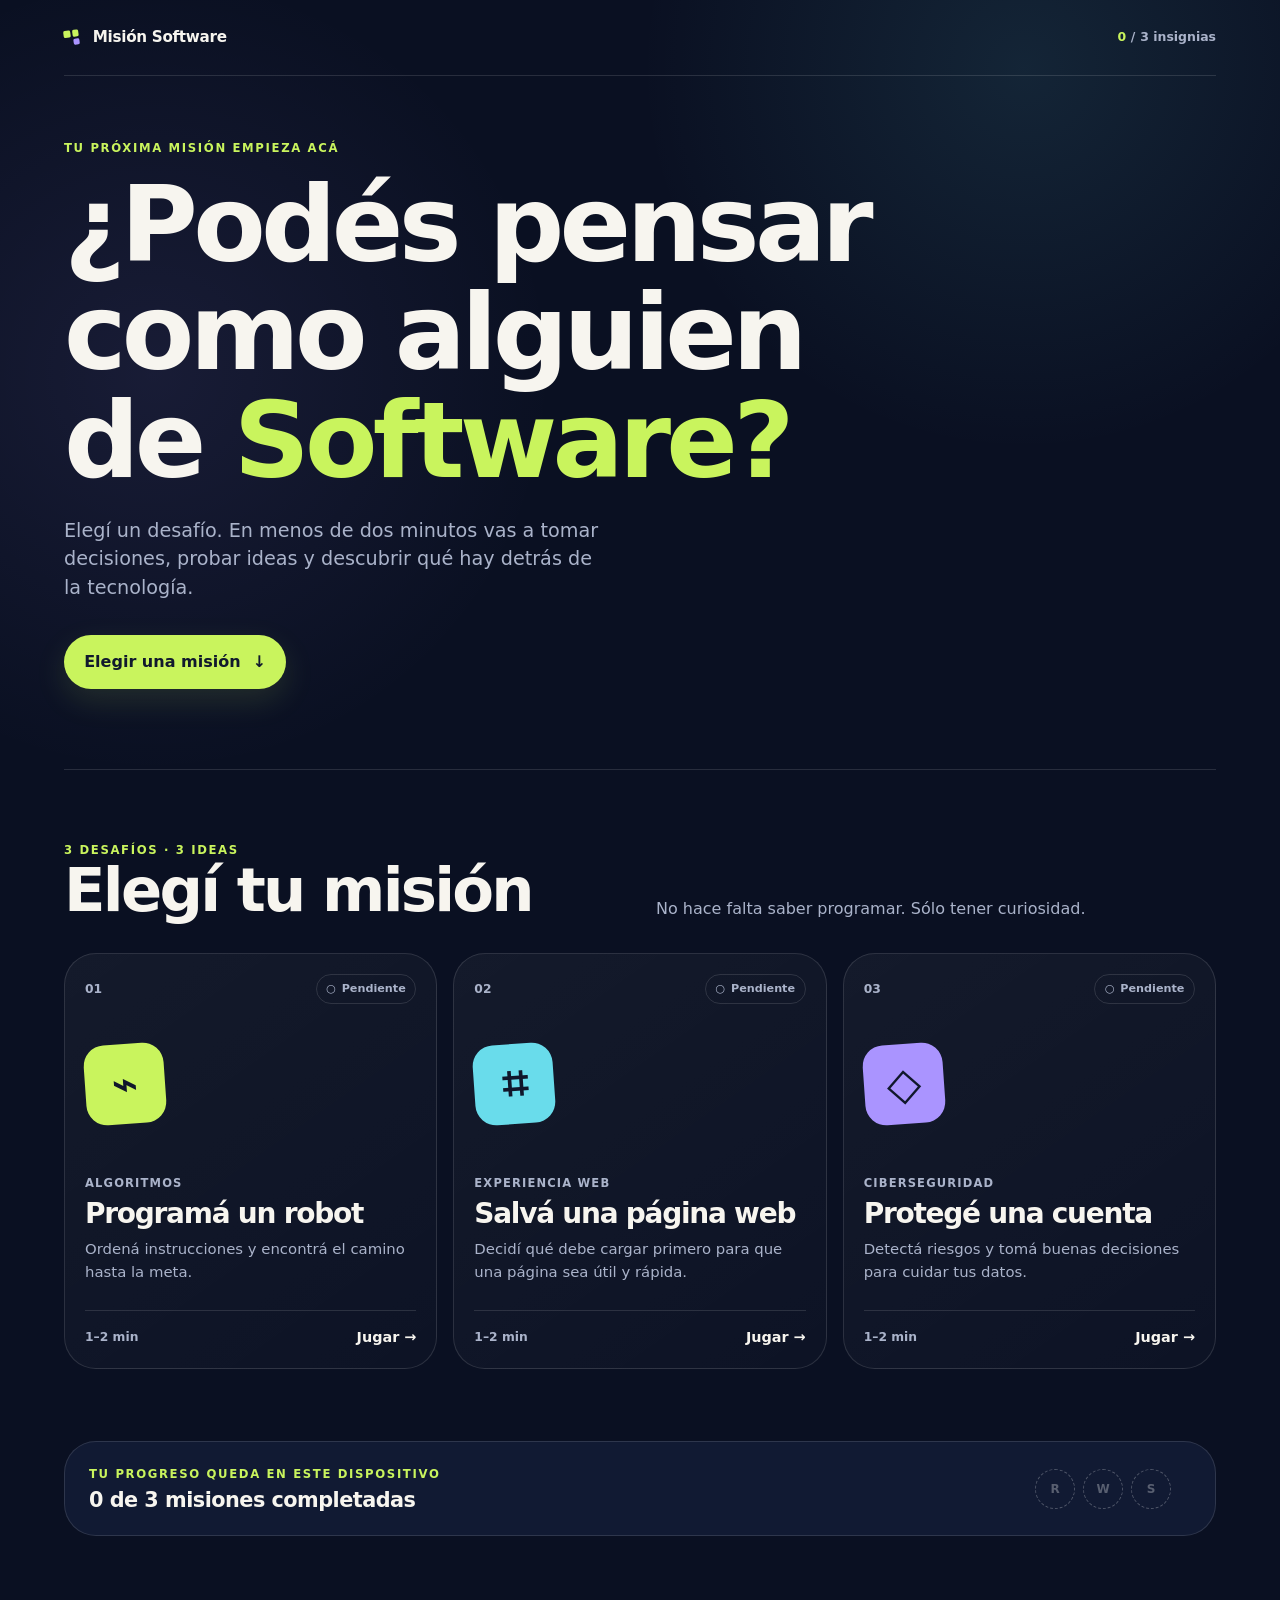
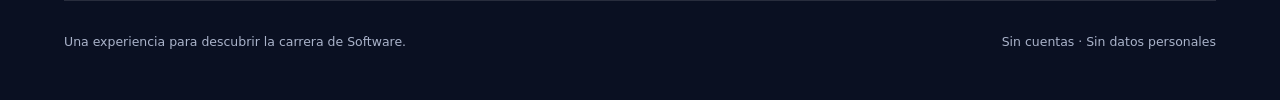
==== index.html @ 80369428 "feat: crear experiencia interactiva y despliegue en GitHub Pages Incorpora una portada y tres desafí" ====
<!doctype html>
<html lang="es">
  <head>
    <meta charset="UTF-8">
    <meta name="viewport" content="width=device-width, initial-scale=1">
    <meta name="theme-color" content="#101a35">
    <meta name="description" content="Tres misiones breves para descubrir cómo se crea, mejora y protege el software.">
    <title>Misión Software</title>
    <link rel="stylesheet" href="css/base.css">
    <link rel="stylesheet" href="css/challenges.css">
    <script src="js/shared.js" defer></script>
  </head>
  <body>
    <header class="site-header">
      <a class="brand" href="index.html" aria-label="Misión Software, inicio">
        <span class="brand__mark" aria-hidden="true"><i></i><i></i><i></i></span>
        <span>Misión Software</span>
      </a>
      <div class="badge-counter" aria-label="Progreso de misiones">
        <span data-progress-count>0</span><span aria-hidden="true">/</span><span>3 insignias</span>
      </div>
    </header>

    <main>
      <section class="hero" aria-labelledby="page-title">
        <p class="eyebrow">Tu próxima misión empieza acá</p>
        <h1 id="page-title">¿Podés pensar<br>como alguien de <em>Software?</em></h1>
        <p class="hero__lead">Elegí un desafío. En menos de dos minutos vas a tomar decisiones, probar ideas y descubrir qué hay detrás de la tecnología.</p>
        <a class="button button--primary" href="#misiones">Elegir una misión <span aria-hidden="true">↓</span></a>
      </section>

      <section class="mission-section" id="misiones" aria-labelledby="mission-title">
        <div class="section-heading">
          <div>
            <p class="eyebrow">3 desafíos · 3 ideas</p>
            <h2 id="mission-title">Elegí tu misión</h2>
          </div>
          <p>No hace falta saber programar. Sólo tener curiosidad.</p>
        </div>

        <div class="mission-grid">
          <article class="mission-card mission-card--robot" data-challenge-card="robot">
            <div class="mission-card__topline">
              <span class="mission-card__number">01</span>
              <span class="status-pill" data-badge="robot"><span aria-hidden="true">○</span> Pendiente</span>
            </div>
            <div class="mission-card__icon icon-robot" aria-hidden="true">⌁</div>
            <p class="mission-card__topic">Algoritmos</p>
            <h3>Programá un robot</h3>
            <p>Ordená instrucciones y encontrá el camino hasta la meta.</p>
            <div class="mission-card__footer">
              <span>1–2 min</span>
              <a class="card-link" href="desafio/robot/index.html" aria-label="Jugar Programá un robot">Jugar <span aria-hidden="true">→</span></a>
            </div>
          </article>

          <article class="mission-card mission-card--web" data-challenge-card="web">
            <div class="mission-card__topline">
              <span class="mission-card__number">02</span>
              <span class="status-pill" data-badge="web"><span aria-hidden="true">○</span> Pendiente</span>
            </div>
            <div class="mission-card__icon icon-web" aria-hidden="true">⌗</div>
            <p class="mission-card__topic">Experiencia web</p>
            <h3>Salvá una página web</h3>
            <p>Decidí qué debe cargar primero para que una página sea útil y rápida.</p>
            <div class="mission-card__footer">
              <span>1–2 min</span>
              <a class="card-link" href="desafio/web/index.html" aria-label="Jugar Salvá una página web">Jugar <span aria-hidden="true">→</span></a>
            </div>
          </article>

          <article class="mission-card mission-card--security" data-challenge-card="seguridad">
            <div class="mission-card__topline">
              <span class="mission-card__number">03</span>
              <span class="status-pill" data-badge="seguridad"><span aria-hidden="true">○</span> Pendiente</span>
            </div>
            <div class="mission-card__icon icon-security" aria-hidden="true">◇</div>
            <p class="mission-card__topic">Ciberseguridad</p>
            <h3>Protegé una cuenta</h3>
            <p>Detectá riesgos y tomá buenas decisiones para cuidar tus datos.</p>
            <div class="mission-card__footer">
              <span>1–2 min</span>
              <a class="card-link" href="desafio/seguridad/index.html" aria-label="Jugar Protegé una cuenta">Jugar <span aria-hidden="true">→</span></a>
            </div>
          </article>
        </div>
      </section>

      <section class="final-mission" data-mission-complete hidden aria-labelledby="final-title">
        <span class="final-mission__burst" aria-hidden="true">✦</span>
        <p class="eyebrow">Las tres insignias son tuyas</p>
        <h2 id="final-title">¡Misión completada!</h2>
        <p>Ya pensaste como alguien de Software: creaste, optimizaste y protegiste. Acercate al equipo de la carrera para descubrir qué más podés construir.</p>
      </section>

      <section class="progress-panel" aria-labelledby="progress-title">
        <div>
          <p class="eyebrow">Tu progreso queda en este dispositivo</p>
          <h2 id="progress-title"><span data-progress-count>0</span> de 3 misiones completadas</h2>
        </div>
        <div class="badge-row" aria-label="Insignias obtenidas">
          <span class="mini-badge mini-badge--robot" data-mini-badge="robot" title="Robot">R</span>
          <span class="mini-badge mini-badge--web" data-mini-badge="web" title="Web">W</span>
          <span class="mini-badge mini-badge--security" data-mini-badge="seguridad" title="Seguridad">S</span>
        </div>
        <button class="text-button" type="button" data-reset-progress hidden>Reiniciar progreso</button>
      </section>
    </main>

    <footer class="site-footer">
      <p>Una experiencia para descubrir la carrera de Software.</p>
      <p>Sin cuentas · Sin datos personales</p>
    </footer>
  </body>
</html>
---- css/base.css ----
:root {
  color-scheme: dark;
  --ink: #f7f5ef;
  --muted: #aab3ca;
  --bg: #0a1022;
  --surface: #111a33;
  --surface-strong: #172241;
  --line: rgba(255, 255, 255, 0.12);
  --lime: #c9f45d;
  --violet: #aa94ff;
  --cyan: #69dceb;
  --coral: #ff8674;
  --focus: #fff2a8;
  --radius-sm: 0.75rem;
  --radius-md: 1.25rem;
  --radius-lg: 2rem;
  --max-width: 72rem;
  font-family: Inter, ui-sans-serif, system-ui, -apple-system, BlinkMacSystemFont, "Segoe UI", sans-serif;
}

* {
  box-sizing: border-box;
}

html {
  scroll-behavior: smooth;
}

body {
  min-width: 18rem;
  margin: 0;
  color: var(--ink);
  background:
    radial-gradient(circle at 80% 4%, rgba(105, 220, 235, 0.1), transparent 24rem),
    radial-gradient(circle at 12% 22%, rgba(170, 148, 255, 0.09), transparent 25rem),
    var(--bg);
  line-height: 1.5;
}

button,
a {
  -webkit-tap-highlight-color: transparent;
}

a {
  color: inherit;
}

button,
input,
select,
textarea {
  font: inherit;
}

button {
  color: inherit;
}

:focus-visible {
  outline: 3px solid var(--focus);
  outline-offset: 4px;
}

[hidden] {
  display: none !important;
}

.site-header {
  display: flex;
  align-items: center;
  justify-content: space-between;
  width: min(100% - 2rem, var(--max-width));
  min-height: 4.75rem;
  margin-inline: auto;
  border-bottom: 1px solid var(--line);
}

.brand {
  display: inline-flex;
  gap: 0.7rem;
  align-items: center;
  color: var(--ink);
  font-size: 0.95rem;
  font-weight: 800;
  letter-spacing: -0.02em;
  text-decoration: none;
}

.brand__mark {
  display: grid;
  grid-template-columns: repeat(2, 0.42rem);
  gap: 0.12rem;
  width: 1.1rem;
  transform: rotate(-8deg);
}

.brand__mark i {
  display: block;
  aspect-ratio: 1;
  background: var(--lime);
  border-radius: 0.1rem;
}

.brand__mark i:last-child {
  grid-column: 2;
  background: var(--violet);
}

.badge-counter {
  display: flex;
  gap: 0.3rem;
  align-items: center;
  color: var(--muted);
  font-size: 0.78rem;
  font-weight: 700;
}

.badge-counter [data-progress-count] {
  color: var(--lime);
}

main,
.site-footer {
  width: min(100% - 2rem, var(--max-width));
  margin-inline: auto;
}

.hero {
  display: flex;
  min-height: min(43rem, calc(100svh - 4.75rem));
  flex-direction: column;
  align-items: flex-start;
  justify-content: center;
  padding: 4rem 0 5rem;
}

.eyebrow {
  margin: 0 0 0.85rem;
  color: var(--lime);
  font-size: 0.73rem;
  font-weight: 850;
  letter-spacing: 0.14em;
  text-transform: uppercase;
}

h1,
h2,
h3,
p {
  text-wrap: pretty;
}

h1,
h2,
h3 {
  margin-top: 0;
  line-height: 1.02;
  letter-spacing: -0.045em;
}

h1 {
  max-width: 12ch;
  margin-bottom: 1.4rem;
  font-size: clamp(2.9rem, 13vw, 6.6rem);
}

h1 em {
  color: var(--lime);
  font-style: normal;
}

h2 {
  margin-bottom: 1rem;
  font-size: clamp(2rem, 8vw, 3.8rem);
}

.hero__lead {
  max-width: 37rem;
  margin: 0 0 2rem;
  color: var(--muted);
  font-size: clamp(1rem, 4vw, 1.2rem);
}

.button {
  display: inline-flex;
  min-height: 3.35rem;
  padding: 0.85rem 1.2rem;
  gap: 0.75rem;
  align-items: center;
  justify-content: center;
  border: 1px solid transparent;
  border-radius: 999px;
  font-weight: 800;
  text-decoration: none;
  cursor: pointer;
}

.button--primary {
  color: #11192d;
  background: var(--lime);
  box-shadow: 0 0.7rem 2rem rgba(201, 244, 93, 0.12);
}

.button--secondary {
  border-color: var(--line);
  background: var(--surface-strong);
}

.button:hover {
  transform: translateY(-1px);
}

.site-footer {
  display: flex;
  flex-direction: column;
  padding: 2rem 0 3rem;
  gap: 0.25rem;
  border-top: 1px solid var(--line);
  color: var(--muted);
  font-size: 0.78rem;
}

.site-footer p {
  margin: 0;
}

.text-button {
  padding: 0.5rem;
  border: 0;
  color: var(--muted);
  background: none;
  text-decoration: underline;
  text-underline-offset: 0.25rem;
  cursor: pointer;
}

@media (min-width: 44rem) {
  .site-header,
  main,
  .site-footer {
    width: min(100% - 4rem, var(--max-width));
  }

  .site-footer {
    flex-direction: row;
    justify-content: space-between;
  }
}

@media (prefers-reduced-motion: reduce) {
  html {
    scroll-behavior: auto;
  }

  *,
  *::before,
  *::after {
    scroll-behavior: auto !important;
    transition-duration: 0.01ms !important;
    animation-duration: 0.01ms !important;
    animation-iteration-count: 1 !important;
  }
}
---- css/challenges.css ----
.mission-section {
  padding: 4.5rem 0;
  border-top: 1px solid var(--line);
}

.section-heading {
  display: grid;
  margin-bottom: 2rem;
  gap: 0.75rem 2rem;
}

.section-heading h2,
.section-heading p {
  margin-bottom: 0;
}

.section-heading > p {
  max-width: 29rem;
  margin-top: 0;
  color: var(--muted);
}

.mission-grid {
  display: grid;
  gap: 1rem;
}

.mission-card {
  display: flex;
  min-height: 26rem;
  padding: 1.25rem;
  flex-direction: column;
  border: 1px solid var(--line);
  border-radius: var(--radius-lg);
  background: linear-gradient(145deg, rgba(255, 255, 255, 0.045), rgba(255, 255, 255, 0.015));
  overflow: hidden;
}

.mission-card.is-complete {
  border-color: rgba(201, 244, 93, 0.5);
}

.mission-card__topline,
.mission-card__footer {
  display: flex;
  align-items: center;
  justify-content: space-between;
}

.mission-card__number,
.mission-card__footer {
  color: var(--muted);
  font-size: 0.77rem;
  font-weight: 700;
}

.status-pill {
  display: inline-flex;
  padding: 0.35rem 0.6rem;
  gap: 0.35rem;
  align-items: center;
  border: 1px solid var(--line);
  border-radius: 999px;
  color: var(--muted);
  font-size: 0.7rem;
  font-weight: 800;
}

.status-pill.is-earned {
  color: var(--lime);
  border-color: rgba(201, 244, 93, 0.35);
  background: rgba(201, 244, 93, 0.08);
}

.mission-card__icon {
  display: grid;
  width: 5rem;
  height: 5rem;
  margin: 2.5rem 0 auto;
  place-items: center;
  border-radius: 1.3rem;
  color: #10172b;
  font-size: 2.8rem;
  font-weight: 900;
  transform: rotate(-4deg);
}

.icon-robot {
  background: var(--lime);
}

.icon-web {
  background: var(--cyan);
}

.icon-security {
  background: var(--violet);
}

.mission-card__topic {
  margin: 1.5rem 0 0.5rem;
  color: var(--muted);
  font-size: 0.72rem;
  font-weight: 850;
  letter-spacing: 0.1em;
  text-transform: uppercase;
}

.mission-card h3 {
  margin-bottom: 0.6rem;
  font-size: 1.75rem;
}

.mission-card > p:not(.mission-card__topic) {
  min-height: 3.2rem;
  margin: 0 0 1.25rem;
  color: var(--muted);
  font-size: 0.93rem;
}

.mission-card__footer {
  padding-top: 1rem;
  border-top: 1px solid var(--line);
}

.card-link {
  color: var(--ink);
  font-size: 0.9rem;
  font-weight: 850;
  text-decoration: none;
}

.card-link:hover {
  color: var(--lime);
}

.final-mission,
.progress-panel {
  margin-bottom: 4rem;
  border-radius: var(--radius-lg);
}

.final-mission {
  padding: clamp(2rem, 7vw, 4.5rem);
  text-align: center;
  background: var(--lime);
  color: #11192d;
}

.final-mission .eyebrow {
  color: #3b4a14;
}

.final-mission h2 {
  margin-bottom: 1rem;
}

.final-mission p:last-child {
  max-width: 39rem;
  margin: auto;
}

.final-mission__burst {
  display: block;
  margin-bottom: 1rem;
  font-size: 3rem;
}

.progress-panel {
  display: grid;
  padding: 1.5rem;
  gap: 1.25rem;
  align-items: center;
  border: 1px solid var(--line);
  background: var(--surface);
}

.progress-panel .eyebrow {
  margin-bottom: 0.4rem;
}

.progress-panel h2 {
  margin: 0;
  font-size: 1.3rem;
  letter-spacing: -0.025em;
}

.badge-row {
  display: flex;
  gap: 0.5rem;
}

.mini-badge {
  display: grid;
  width: 2.5rem;
  aspect-ratio: 1;
  place-items: center;
  border: 1px dashed rgba(255, 255, 255, 0.25);
  border-radius: 50%;
  color: rgba(255, 255, 255, 0.3);
  font-size: 0.75rem;
  font-weight: 900;
}

.mini-badge.is-earned {
  border-style: solid;
  color: #10172b;
  transform: rotate(-5deg);
}

.mini-badge--robot.is-earned {
  border-color: var(--lime);
  background: var(--lime);
}

.mini-badge--web.is-earned {
  border-color: var(--cyan);
  background: var(--cyan);
}

.mini-badge--security.is-earned {
  border-color: var(--violet);
  background: var(--violet);
}

/* Challenge placeholders */
.challenge-page {
  min-height: calc(100svh - 8rem);
  padding: 3rem 0 5rem;
}

.challenge-nav {
  display: flex;
  margin-bottom: 2.5rem;
  align-items: center;
  justify-content: space-between;
}

.back-link {
  display: inline-flex;
  gap: 0.45rem;
  align-items: center;
  color: var(--muted);
  font-size: 0.85rem;
  font-weight: 700;
  text-decoration: none;
}

button.back-link {
  padding: 0;
  border: 0;
  background: none;
  cursor: pointer;
}

.challenge-layout {
  display: grid;
  gap: 2rem;
}

.challenge-intro h1 {
  max-width: 10ch;
  font-size: clamp(2.7rem, 12vw, 5.7rem);
}

.challenge-intro > p:not(.eyebrow) {
  max-width: 34rem;
  color: var(--muted);
  font-size: 1.05rem;
}

.challenge-meta {
  display: flex;
  margin-top: 1.5rem;
  padding-top: 1.25rem;
  gap: 1.5rem;
  border-top: 1px solid var(--line);
  color: var(--muted);
  font-size: 0.78rem;
  font-weight: 700;
}

.prototype-card {
  padding: clamp(1.25rem, 5vw, 2rem);
  border: 1px solid var(--line);
  border-radius: var(--radius-lg);
  background: var(--surface);
  box-shadow: 0 1.5rem 5rem rgba(0, 0, 0, 0.18);
}

.prototype-card__visual {
  display: grid;
  min-height: 14rem;
  margin-bottom: 1.5rem;
  place-items: center;
  border: 1px solid var(--line);
  border-radius: var(--radius-md);
  background-color: #0c142a;
  background-image: linear-gradient(var(--line) 1px, transparent 1px), linear-gradient(90deg, var(--line) 1px, transparent 1px);
  background-size: 2.5rem 2.5rem;
}

.prototype-card__symbol {
  display: grid;
  width: 5.5rem;
  aspect-ratio: 1;
  place-items: center;
  border-radius: 1.4rem;
  color: #10172b;
  background: var(--challenge-color, var(--lime));
  font-size: 3rem;
  font-weight: 900;
  transform: rotate(-5deg);
}

.prototype-card h2 {
  margin-bottom: 0.6rem;
  font-size: 1.55rem;
}

.prototype-card p {
  margin: 0 0 1.5rem;
  color: var(--muted);
}

.prototype-card .button {
  width: 100%;
}

.challenge-success {
  padding: clamp(1.5rem, 6vw, 2.5rem);
  border-radius: var(--radius-lg);
  color: #11192d;
  background: var(--challenge-color, var(--lime));
}

.challenge-success .eyebrow {
  color: #344113;
}

.challenge-success h2 {
  font-size: clamp(2rem, 8vw, 3.2rem);
}

.challenge-success__actions {
  display: flex;
  margin-top: 1.5rem;
  flex-wrap: wrap;
  gap: 0.75rem;
}

.challenge-success .button--primary {
  color: var(--ink);
  background: #11192d;
  box-shadow: none;
}

.challenge-success .button--secondary {
  color: #11192d;
  border-color: rgba(17, 25, 45, 0.3);
  background: transparent;
}

.challenge-robot {
  --challenge-color: var(--lime);
}

.challenge-web {
  --challenge-color: var(--cyan);
}

.challenge-security {
  --challenge-color: var(--violet);
}

/* Robot game */
.robot-game {
  padding: clamp(1rem, 4vw, 1.6rem);
  border: 1px solid var(--line);
  border-radius: var(--radius-lg);
  background: var(--surface);
  box-shadow: 0 1.5rem 5rem rgba(0, 0, 0, 0.18);
}

.robot-game__heading,
.palette-heading,
.program-heading,
.robot-game__actions {
  display: flex;
  align-items: center;
  justify-content: space-between;
}

.robot-game__level {
  margin: 0 0 0.25rem;
  color: var(--lime);
  font-size: 0.7rem;
  font-weight: 850;
  letter-spacing: 0.11em;
  text-transform: uppercase;
}

.robot-game h2 {
  margin: 0;
  font-size: clamp(1.45rem, 6vw, 2rem);
  letter-spacing: -0.035em;
}

.robot-game__hint {
  min-height: 3rem;
  margin: 0.65rem 0 1rem;
  color: var(--muted);
  font-size: 0.9rem;
}

.robot-game__heading {
  align-items: flex-start;
  gap: 0.75rem;
}

.level-dots {
  display: flex;
  flex-shrink: 0;
  gap: 0.35rem;
}

.level-dot {
  display: grid;
  width: 1.65rem;
  aspect-ratio: 1;
  place-items: center;
  border: 1px solid var(--line);
  border-radius: 50%;
  color: var(--muted);
  font-size: 0.65rem;
  font-weight: 850;
}

.level-dot.is-current {
  color: #11192d;
  border-color: var(--lime);
  background: var(--lime);
}

.level-dot.is-complete {
  color: var(--lime);
  border-color: rgba(201, 244, 93, 0.45);
}

/* Nivel que otorga la insignia. */
.level-dot.is-badge {
  box-shadow: 0 0 0 2px var(--surface), 0 0 0 3px rgba(201, 244, 93, 0.55);
}

.robot-board {
  display: grid;
  width: min(100%, 23rem);
  margin: 0 auto 1.25rem;
  grid-template-columns: repeat(var(--columns, 4), 1fr);
  gap: 0.3rem;
  border-radius: var(--radius-md);
  transition: transform 120ms ease;
}

.robot-board.is-bumping {
  transform: translateX(0.35rem);
}

.robot-cell {
  position: relative;
  display: grid;
  aspect-ratio: 1;
  place-items: center;
  border: 1px solid rgba(255, 255, 255, 0.09);
  border-radius: 0.65rem;
  background: #0c142a;
  overflow: hidden;
}

.robot-cell--goal {
  border-color: rgba(201, 244, 93, 0.38);
  background: rgba(201, 244, 93, 0.08);
}

.robot-cell--current.robot-cell--goal {
  box-shadow: inset 0 0 0 2px var(--lime);
}

.robot-obstacle {
  width: 62%;
  height: 62%;
  border: 1px solid rgba(255, 255, 255, 0.08);
  border-radius: 32% 45% 28% 40%;
  background: #283351;
  transform: rotate(13deg);
}

.robot-goal {
  color: var(--lime);
  font-size: clamp(1rem, calc(32vw / var(--columns, 4)), calc(9rem / var(--columns, 4)));
  transform: rotate(5deg);
}

.robot-token {
  position: absolute;
  z-index: 2;
  display: grid;
  width: 68%;
  aspect-ratio: 1;
  place-items: center;
  border: 3px solid #11192d;
  border-radius: 34%;
  color: #11192d;
  background: var(--lime);
  box-shadow: 0 0.35rem 1rem rgba(0, 0, 0, 0.28);
  transform: rotate(var(--robot-rotation));
  transition: transform 180ms ease;
}

.robot-token::before {
  position: absolute;
  top: 0.3rem;
  left: 50%;
  width: 0;
  height: 0;
  border-right: 0.34rem solid transparent;
  border-bottom: 0.58rem solid #11192d;
  border-left: 0.34rem solid transparent;
  content: "";
  filter: drop-shadow(0 1px 0 rgba(255, 255, 255, 0.18));
  transform: translateX(-50%);
}

.robot-token__face {
  margin-top: 0.7rem;
  font-size: clamp(0.55rem, 2vw, 0.75rem);
  font-weight: 950;
  letter-spacing: 0.15em;
}

.palette-heading {
  margin-bottom: 0.6rem;
  gap: 1rem;
  font-size: 0.82rem;
}

.palette-heading span {
  color: var(--muted);
  font-size: 0.7rem;
}

.program-heading {
  margin-top: 1rem;
  margin-bottom: 0.6rem;
  gap: 1rem;
  font-size: 0.82rem;
}

.program-heading span {
  color: var(--muted);
  font-size: 0.7rem;
}

.robot-program {
  display: flex;
  min-height: 3.25rem;
  margin: 0 0 0.75rem;
  padding: 0.45rem;
  gap: 0.4rem;
  align-items: stretch;
  flex-wrap: wrap;
  border: 1px dashed rgba(255, 255, 255, 0.2);
  border-radius: var(--radius-sm);
  list-style: none;
}

.robot-program__empty {
  display: grid;
  width: 100%;
  place-items: center;
  color: #78839e;
  font-size: 0.73rem;
  text-align: center;
}

.robot-program__item {
  display: flex;
  flex: 1 1 8.5rem;
}

.robot-program__item button {
  display: flex;
  width: 100%;
  height: 100%;
  min-height: 2.35rem;
  padding: 0.4rem 0.55rem;
  gap: 0.35rem;
  align-items: center;
  border: 1px solid var(--line);
  border-radius: 0.55rem;
  color: var(--ink);
  background: var(--surface-strong);
  font-size: 0.68rem;
  font-weight: 800;
  cursor: pointer;
}

.robot-program__item.is-running button {
  color: #11192d;
  border-color: var(--lime);
  background: var(--lime);
}

.robot-program__item.is-failed button {
  color: var(--ink);
  border-color: var(--coral);
  background: rgba(255, 134, 116, 0.18);
}

.robot-program__index {
  color: var(--muted);
  font-size: 0.6rem;
}

.robot-program__remove {
  margin-left: 0.2rem;
  color: var(--coral);
  font-size: 1rem;
}

.command-palette {
  display: flex;
  min-height: 3.25rem;
  flex-wrap: wrap;
  gap: 0.5rem;
}

.command-button {
  display: grid;
  width: 3.25rem;
  min-height: 3.25rem;
  padding: 0;
  place-items: center;
  border: 1px solid var(--line);
  border-radius: 0.8rem;
  color: var(--ink);
  background: #182442;
  cursor: pointer;
}

.command-button span {
  color: var(--lime);
  font-size: 1.55rem;
  font-weight: 900;
  line-height: 1;
}

.command-button sup {
  margin-left: 0.08rem;
  font-size: 0.5em;
}

.command-button--loop {
  width: auto;
  padding: 0 0.9rem;
  grid-auto-flow: column;
  gap: 0.4rem;
  border-color: rgba(170, 148, 255, 0.42);
  background: rgba(170, 148, 255, 0.12);
}

.command-button--loop span {
  color: var(--violet);
}

.command-button--loop small {
  color: var(--violet);
  font-size: 0.75rem;
  font-weight: 850;
}

/* Mientras un bucle está abierto, las instrucciones van adentro. */
.command-palette.is-in-loop .command-button:not(.command-button--loop) {
  border-color: rgba(170, 148, 255, 0.6);
  box-shadow: inset 0 0 0 1px rgba(170, 148, 255, 0.35);
}

.palette-heading:has(+ .command-palette.is-in-loop) span {
  color: var(--violet);
  font-weight: 800;
}

/* Bloque Repetir */
.robot-program__loop {
  flex: 1 1 100%;
  padding: 0.45rem;
  border: 1px solid rgba(170, 148, 255, 0.3);
  border-left: 3px solid var(--violet);
  border-radius: 0.7rem;
  background: rgba(170, 148, 255, 0.07);
}

.robot-program__loop.is-open {
  border-color: var(--violet);
  background: rgba(170, 148, 255, 0.12);
}

.robot-program__loop.is-running {
  border-color: var(--lime);
}

.robot-program__loop-head {
  display: flex;
  align-items: center;
  gap: 0.45rem;
  font-size: 0.72rem;
  font-weight: 850;
}

.robot-program__loop-label {
  color: var(--violet);
}

.robot-program__times {
  min-width: 2.75rem;
  min-height: 2.25rem;
  padding: 0 0.5rem;
  border: 1px solid var(--violet);
  border-radius: 0.55rem;
  color: var(--ink);
  background: rgba(170, 148, 255, 0.2);
  font: inherit;
  font-size: 0.85rem;
  font-weight: 900;
  cursor: pointer;
}

.robot-program__iteration {
  flex: 1;
  color: var(--lime);
  font-size: 0.65rem;
  text-align: right;
}

.robot-program__loop-remove {
  display: grid;
  width: 2.25rem;
  min-height: 2.25rem;
  place-items: center;
  border: 1px solid var(--line);
  border-radius: 0.55rem;
  color: var(--coral);
  background: var(--surface-strong);
  font-size: 1rem;
  cursor: pointer;
}

.robot-program__body {
  display: flex;
  margin: 0.45rem 0;
  padding: 0 0 0 0.6rem;
  gap: 0.35rem;
  flex-wrap: wrap;
  list-style: none;
}

.robot-program__body-empty {
  display: grid;
  flex: 1 1 100%;
  min-height: 2.35rem;
  place-items: center;
  border: 1px dashed rgba(170, 148, 255, 0.5);
  border-radius: 0.55rem;
  color: var(--violet);
  font-size: 0.68rem;
}

.robot-program__loop.is-open .robot-program__body-empty {
  animation: loop-pulse 1.4s ease-in-out infinite;
}

.robot-program__loop-toggle {
  width: 100%;
  min-height: 2.25rem;
  border: 1px dashed rgba(170, 148, 255, 0.5);
  border-radius: 0.55rem;
  color: var(--violet);
  background: transparent;
  font: inherit;
  font-size: 0.7rem;
  font-weight: 850;
  cursor: pointer;
}

.robot-program__loop.is-open .robot-program__loop-toggle {
  border-style: solid;
  color: #11192d;
  background: var(--violet);
}

.robot-program__loop-head button:disabled,
.robot-program__loop-toggle:disabled {
  opacity: 0.6;
  cursor: not-allowed;
}

@keyframes loop-pulse {
  50% {
    border-color: var(--violet);
    background: rgba(170, 148, 255, 0.1);
  }
}

.command-button:disabled,
.robot-game__actions .button:disabled {
  opacity: 0.38;
  cursor: not-allowed;
  transform: none;
}

.game-feedback {
  min-height: 2.7rem;
  margin: 0.85rem 0;
  color: var(--muted);
  font-size: 0.78rem;
}

.game-feedback[data-type="error"] {
  color: #ffb2a6;
}

.game-feedback[data-type="success"] {
  color: var(--lime);
  font-weight: 800;
}

.robot-game__actions {
  gap: 0.5rem;
}

.robot-game__actions .button {
  min-height: 3rem;
  padding: 0.7rem 0.9rem;
  font-size: 0.78rem;
}

.robot-game__actions .button--primary {
  flex: 1;
}

@media (min-width: 44rem) {
  .section-heading {
    grid-template-columns: 1fr 1fr;
    align-items: end;
  }

  .progress-panel {
    grid-template-columns: 1fr auto auto;
  }
}

@media (min-width: 60rem) {
  .mission-grid {
    grid-template-columns: repeat(3, 1fr);
  }

  .challenge-layout {
    grid-template-columns: minmax(0, 0.9fr) minmax(24rem, 1.1fr);
    align-items: center;
  }
}
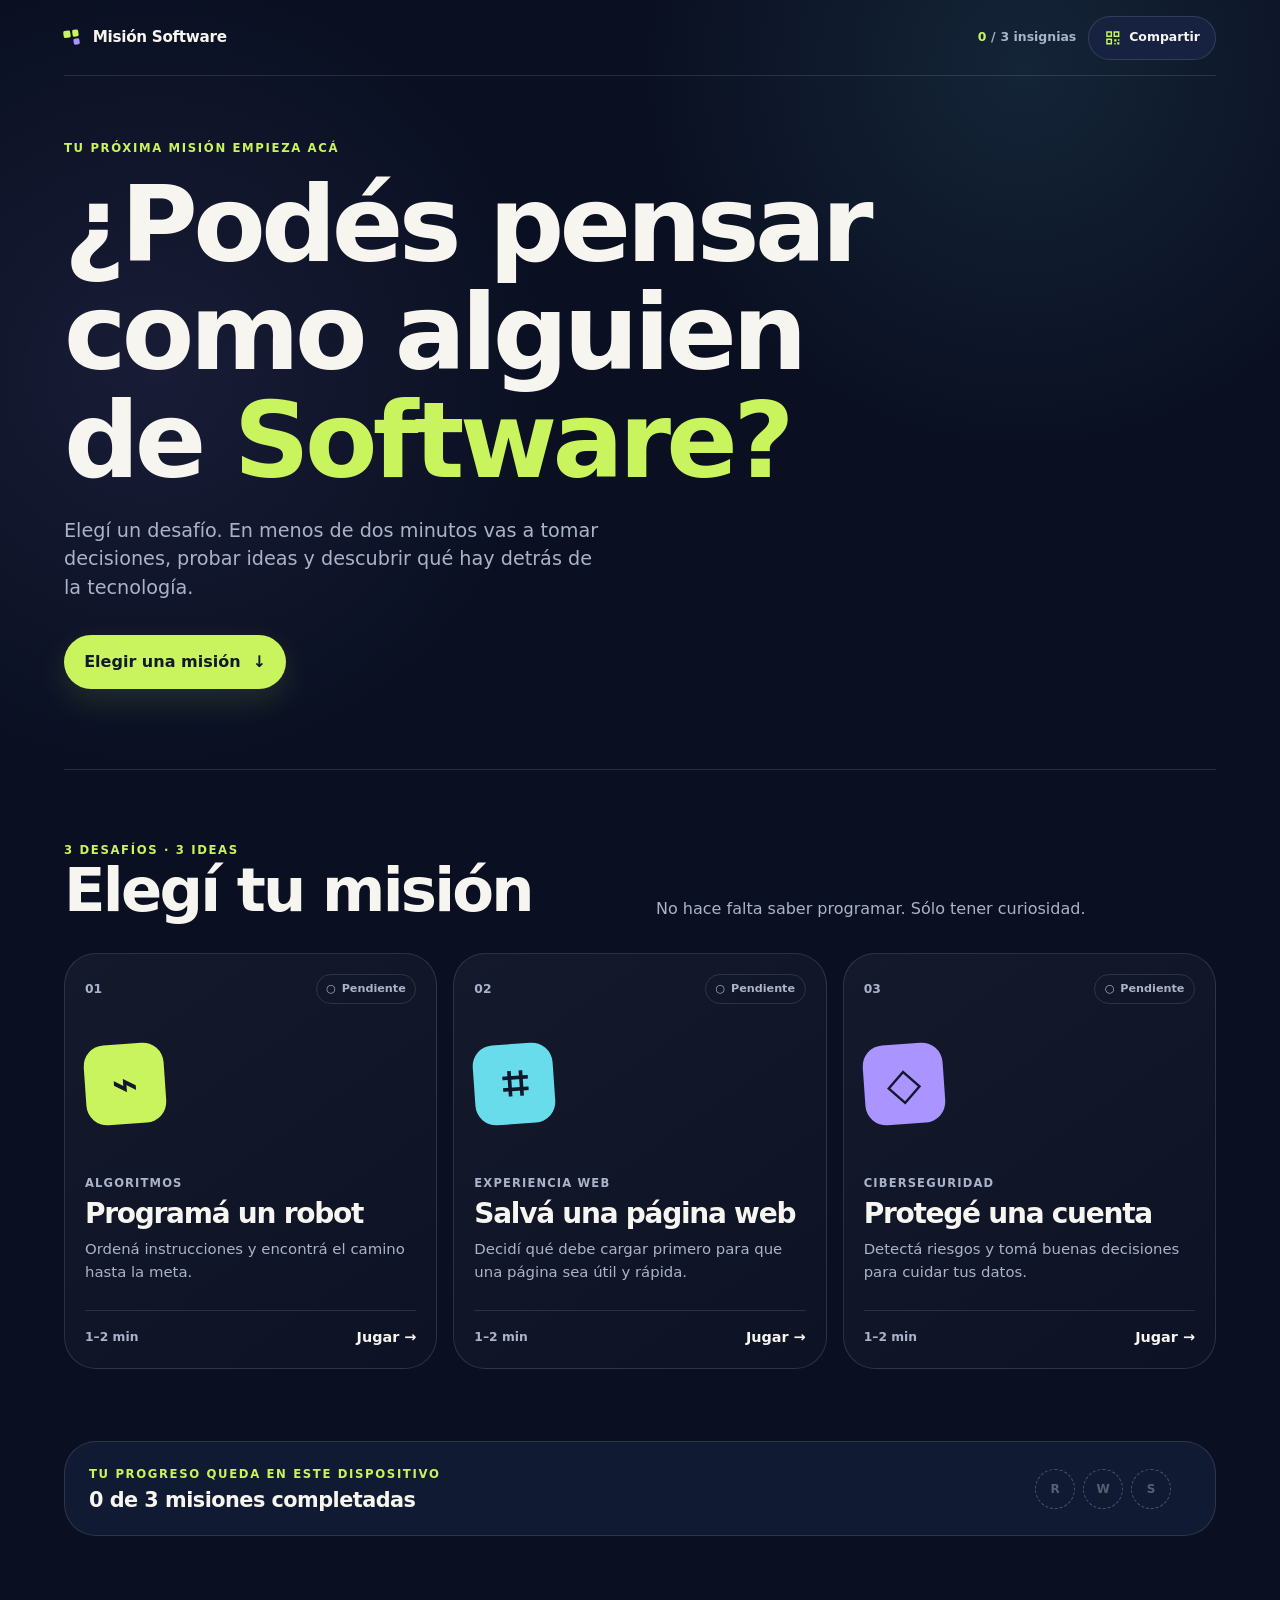
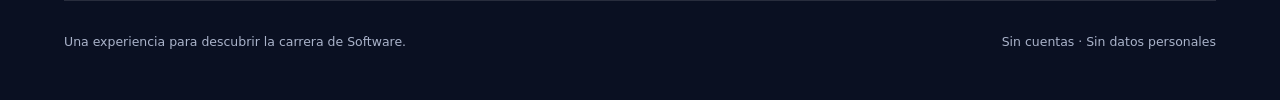
==== commit 87fa3ebb: "feat: agregar opciones para compartir la misión Incorpora un diálogo global para compartir cada desa" ====
--- a/index.html
+++ b/index.html
@@ -16,8 +16,14 @@
         <span class="brand__mark" aria-hidden="true"><i></i><i></i><i></i></span>
         <span>Misión Software</span>
       </a>
-      <div class="badge-counter" aria-label="Progreso de misiones">
-        <span data-progress-count>0</span><span aria-hidden="true">/</span><span>3 insignias</span>
+      <div class="header-actions">
+        <div class="badge-counter" aria-label="Progreso de misiones">
+          <span data-progress-count>0</span><span aria-hidden="true">/</span><span>3 insignias</span>
+        </div>
+        <button class="share-button" type="button" data-share-open aria-label="Compartir con código QR">
+          <svg viewBox="0 0 24 24" aria-hidden="true"><path d="M4 4h6v6H4zM14 4h6v6h-6zM4 14h6v6H4z" fill="none" stroke="currentColor" stroke-width="2"/><path d="M14 14h3v3h-3zM18 18h3v3h-3zM14 19h2v2h-2zM19 14h2v2h-2z" fill="currentColor"/></svg>
+          <span>Compartir</span>
+        </button>
       </div>
     </header>
 
--- a/css/base.css
+++ b/css/base.css
@@ -73,6 +73,7 @@
   width: min(100% - 2rem, var(--max-width));
   min-height: 4.75rem;
   margin-inline: auto;
+  gap: 0.75rem;
   border-bottom: 1px solid var(--line);
 }
 
@@ -235,6 +236,184 @@
   cursor: pointer;
 }
 
+.header-actions {
+  display: flex;
+  gap: 0.75rem;
+  align-items: center;
+}
+
+.share-button {
+  display: inline-flex;
+  min-width: 2.75rem;
+  min-height: 2.75rem;
+  padding: 0 0.95rem;
+  gap: 0.45rem;
+  align-items: center;
+  justify-content: center;
+  border: 1px solid var(--line);
+  border-radius: 999px;
+  background: var(--surface-strong);
+  font-size: 0.78rem;
+  font-weight: 800;
+  cursor: pointer;
+}
+
+.share-button svg {
+  width: 1.1rem;
+  height: 1.1rem;
+  color: var(--lime);
+}
+
+.share-button:hover {
+  border-color: var(--lime);
+}
+
+.share-dialog {
+  width: min(100% - 2rem, 26rem);
+  max-height: calc(100dvh - 2rem);
+  padding: 0;
+  border: 1px solid var(--line);
+  border-radius: var(--radius-lg);
+  color: var(--ink);
+  background: var(--surface);
+  box-shadow: 0 2rem 5rem rgba(0, 0, 0, 0.5);
+}
+
+.share-dialog::backdrop {
+  background: rgba(5, 8, 18, 0.78);
+  backdrop-filter: blur(4px);
+}
+
+.share-dialog__body {
+  display: flex;
+  flex-direction: column;
+  padding: 1.25rem;
+  gap: 1rem;
+}
+
+.share-dialog__header {
+  display: flex;
+  gap: 1rem;
+  align-items: center;
+  justify-content: space-between;
+}
+
+.share-dialog h2 {
+  margin: 0;
+  font-size: 1.5rem;
+}
+
+.share-dialog__close {
+  display: grid;
+  flex-shrink: 0;
+  width: 2.75rem;
+  height: 2.75rem;
+  place-items: center;
+  border: 1px solid var(--line);
+  border-radius: 999px;
+  background: var(--surface-strong);
+  cursor: pointer;
+}
+
+.share-toggle {
+  display: grid;
+  grid-template-columns: 1fr 1fr;
+  padding: 0.25rem;
+  gap: 0.25rem;
+  border: 1px solid var(--line);
+  border-radius: 999px;
+  background: var(--surface-strong);
+}
+
+.share-toggle button {
+  min-height: 2.5rem;
+  border: 0;
+  border-radius: 999px;
+  color: var(--muted);
+  background: none;
+  font-weight: 800;
+  cursor: pointer;
+}
+
+.share-toggle button[aria-pressed="true"] {
+  color: #11192d;
+  background: var(--lime);
+}
+
+.share-dialog__qr {
+  display: grid;
+  width: min(100%, 22rem);
+  aspect-ratio: 1;
+  margin-inline: auto;
+  place-items: center;
+  overflow: hidden;
+  border-radius: var(--radius-md);
+  color: #11192d;
+  background: #fff;
+  font-weight: 700;
+  text-align: center;
+}
+
+.share-dialog__qr svg {
+  display: block;
+  width: 100%;
+  height: 100%;
+}
+
+.share-dialog__qr.is-error {
+  padding: 1.5rem;
+  border: 1px dashed var(--line);
+  color: var(--muted);
+  background: var(--surface-strong);
+}
+
+.share-dialog__url {
+  margin: 0;
+  font-weight: 800;
+  text-align: center;
+  overflow-wrap: anywhere;
+  user-select: all;
+}
+
+.share-dialog__actions {
+  display: flex;
+  flex-wrap: wrap;
+  gap: 0.6rem;
+}
+
+.share-dialog__actions .button {
+  flex: 1 1 10rem;
+}
+
+.share-dialog__status {
+  min-height: 1.5em;
+  margin: 0;
+  color: var(--lime);
+  font-size: 0.85rem;
+  text-align: center;
+}
+
+@media (max-width: 30rem) {
+  .share-button {
+    padding: 0;
+  }
+
+  .share-button span {
+    display: none;
+  }
+}
+
+@media (max-width: 22rem) {
+  .brand {
+    gap: 0.5rem;
+    font-size: 0.85rem;
+  }
+
+  .header-actions {
+    gap: 0.5rem;
+  }
+}
+
 @media (min-width: 44rem) {
   .site-header,
   main,
--- a/css/challenges.css
+++ b/css/challenges.css
@@ -374,7 +374,8 @@
 }
 
 /* Robot game */
-.robot-game {
+.robot-game,
+.web-game {
   padding: clamp(1rem, 4vw, 1.6rem);
   border: 1px solid var(--line);
   border-radius: var(--radius-lg);
@@ -383,15 +384,18 @@
 }
 
 .robot-game__heading,
+.web-game__heading,
 .palette-heading,
 .program-heading,
-.robot-game__actions {
+.robot-game__actions,
+.web-game__actions {
   display: flex;
   align-items: center;
   justify-content: space-between;
 }
 
-.robot-game__level {
+.robot-game__level,
+.web-game__level {
   margin: 0 0 0.25rem;
   color: var(--lime);
   font-size: 0.7rem;
@@ -400,20 +404,23 @@
   text-transform: uppercase;
 }
 
-.robot-game h2 {
+.robot-game h2,
+.web-game h2 {
   margin: 0;
   font-size: clamp(1.45rem, 6vw, 2rem);
   letter-spacing: -0.035em;
 }
 
-.robot-game__hint {
+.robot-game__hint,
+.web-game__hint {
   min-height: 3rem;
   margin: 0.65rem 0 1rem;
   color: var(--muted);
   font-size: 0.9rem;
 }
 
-.robot-game__heading {
+.robot-game__heading,
+.web-game__heading {
   align-items: flex-start;
   gap: 0.75rem;
 }
@@ -812,7 +819,8 @@
 }
 
 .command-button:disabled,
-.robot-game__actions .button:disabled {
+.robot-game__actions .button:disabled,
+.web-game__actions .button:disabled {
   opacity: 0.38;
   cursor: not-allowed;
   transform: none;
@@ -834,18 +842,1406 @@
   font-weight: 800;
 }
 
-.robot-game__actions {
+.robot-game__actions,
+.web-game__actions {
   gap: 0.5rem;
 }
 
-.robot-game__actions .button {
+.robot-game__actions .button,
+.web-game__actions .button {
   min-height: 3rem;
   padding: 0.7rem 0.9rem;
   font-size: 0.78rem;
 }
 
-.robot-game__actions .button--primary {
+.robot-game__actions .button--primary,
+.web-game__actions .button--primary {
   flex: 1;
+}
+
+/* Web game */
+.web-game .web-game__level {
+  color: var(--cyan);
+}
+
+.web-game .level-dot.is-current {
+  border-color: var(--cyan);
+  background: var(--cyan);
+}
+
+.web-game .level-dot.is-complete {
+  color: var(--cyan);
+  border-color: rgba(105, 220, 235, 0.45);
+}
+
+.web-game .level-dot.is-badge {
+  box-shadow: 0 0 0 2px var(--surface), 0 0 0 3px rgba(105, 220, 235, 0.55);
+}
+
+.web-stage {
+  display: grid;
+  margin-bottom: 1.25rem;
+  gap: 0.85rem;
+  scroll-margin: 1rem;
+}
+
+.web-meters {
+  display: grid;
+  gap: 0.6rem;
+}
+
+.web-meter__label {
+  display: flex;
+  gap: 0.4rem;
+  align-items: baseline;
+  color: var(--muted);
+  font-size: 0.74rem;
+  font-weight: 700;
+}
+
+.web-meter__label strong {
+  margin-left: auto;
+  color: var(--ink);
+  font-size: 0.85rem;
+  font-variant-numeric: tabular-nums;
+}
+
+.web-meter__label b {
+  color: var(--ink);
+}
+
+.web-meter__face {
+  font-size: 1rem;
+}
+
+.web-meter__track {
+  height: 0.55rem;
+  margin-top: 0.3rem;
+  border: 1px solid var(--line);
+  border-radius: 999px;
+  background: #0c142a;
+  overflow: hidden;
+}
+
+.web-meter__fill {
+  display: block;
+  width: calc(var(--fill, 0) * 100%);
+  height: 100%;
+  border-radius: inherit;
+  background: var(--cyan);
+}
+
+.web-meter.is-warning .web-meter__fill {
+  background: var(--coral);
+}
+
+.web-meter.is-useful .web-meter__fill {
+  background: var(--lime);
+}
+
+/* Celular simulado. Sin CSS, la página usa los estilos por defecto del navegador. */
+.web-phone {
+  position: relative;
+  width: min(100%, 15.5rem);
+  margin: 0 auto;
+  padding: 0.5rem;
+  border: 2px solid #2a3760;
+  border-radius: 1.6rem;
+  background: #060b18;
+  box-shadow: 0 1rem 3rem rgba(0, 0, 0, 0.3);
+}
+
+.web-phone__screen {
+  height: 15.5rem;
+  border-radius: 1.1rem;
+  color: #000;
+  background: #fff;
+  overflow: hidden;
+  transition: filter 300ms ease;
+}
+
+.web-phone__blank {
+  display: grid;
+  height: 100%;
+  margin: 0;
+  place-items: center;
+  color: #8a8f99;
+  font-size: 0.7rem;
+}
+
+.web-page {
+  display: none;
+  padding: 0.5rem;
+  font-family: "Times New Roman", Times, serif;
+  font-size: 0.74rem;
+  line-height: 1.3;
+}
+
+.web-phone.has-html .web-phone__blank {
+  display: none;
+}
+
+.web-phone.has-html .web-page {
+  display: block;
+}
+
+.web-page p {
+  margin: 0.3rem 0;
+}
+
+.web-page__nav u {
+  color: #0000ee;
+}
+
+.web-page__hero {
+  margin: 0.35rem 0;
+  padding: 0.4rem;
+  border: 1px dashed #999;
+  color: #666;
+}
+
+.web-page__title {
+  font-size: 1rem;
+  font-weight: 700;
+}
+
+.web-page__cta {
+  display: inline-block;
+  padding: 0.05rem 0.4rem;
+  border: 1px solid #767676;
+  border-radius: 0.15rem;
+  color: #000;
+  background: #efefef;
+  font-family: system-ui, sans-serif;
+  font-size: 0.66rem;
+}
+
+.web-page__video,
+.web-page__gallery {
+  display: none;
+  margin-top: 0.5rem;
+}
+
+.web-phone.uses-video .web-page__video,
+.web-phone.uses-gallery .web-page__gallery {
+  display: grid;
+}
+
+.web-phone:not(.uses-js) .web-page__cta {
+  display: none;
+}
+
+.web-page__video {
+  min-height: 3.2rem;
+  place-items: center;
+  border: 1px dashed #999;
+  color: #666;
+}
+
+.web-page__video::before {
+  content: "[video]";
+}
+
+.web-page__gallery {
+  grid-template-columns: repeat(3, 1fr);
+  gap: 0.3rem;
+}
+
+.web-page__gallery i {
+  aspect-ratio: 1;
+  border: 1px dashed #999;
+}
+
+/* Llegó la foto: aparece aunque todavía no haya diseño. */
+.web-phone.has-image .web-page__hero {
+  min-height: 3.5rem;
+  border-color: transparent;
+  color: transparent;
+  background:
+    radial-gradient(circle at 78% 30%, rgba(255, 255, 255, 0.55) 0 0.6rem, transparent 0.65rem),
+    linear-gradient(135deg, var(--violet), var(--cyan) 55%, var(--lime));
+}
+
+/* Llegó el CSS: la página toma forma. */
+.web-phone.has-css .web-phone__screen {
+  color: var(--ink);
+  background: #0f1830;
+}
+
+.web-phone.has-css .web-page {
+  padding: 0.6rem 0.7rem;
+  font-family: system-ui, -apple-system, "Segoe UI", sans-serif;
+}
+
+.web-phone.has-css .web-page__nav {
+  display: flex;
+  justify-content: space-between;
+  font-size: 0.62rem;
+}
+
+.web-phone.has-css .web-page__nav u {
+  color: var(--cyan);
+  text-decoration: none;
+}
+
+.web-phone.has-css .web-page__hero {
+  display: grid;
+  height: 4.4rem;
+  margin: 0.5rem 0;
+  place-items: center;
+  border: 0;
+  border-radius: 0.6rem;
+  color: #6c7898;
+  background-color: #1b2748;
+}
+
+.web-phone.has-css.has-image .web-page__hero {
+  color: transparent;
+}
+
+.web-phone.has-css .web-page__title {
+  margin: 0.4rem 0 0.2rem;
+  font-size: 0.95rem;
+  font-weight: 600;
+  line-height: 1.1;
+}
+
+/* La fuente final le da más carácter al título. */
+.web-phone.has-css:is(.has-font, :not(.uses-font)) .web-page__title {
+  font-weight: 900;
+  letter-spacing: -0.04em;
+}
+
+.web-phone.has-css.uses-font:not(.has-font) .web-page__title {
+  font-family: Arial, sans-serif;
+}
+
+.web-phone.has-css .web-page__text {
+  color: var(--muted);
+  font-size: 0.64rem;
+}
+
+.web-phone.has-css .web-page__cta {
+  display: block;
+  margin-top: 0.5rem;
+  padding: 0.4rem;
+  border: 0;
+  border-radius: 999px;
+  color: #6c7898;
+  background: #243152;
+  font-size: 0.66rem;
+  font-weight: 800;
+  text-align: center;
+}
+
+.web-phone.has-css.uses-js:not(.has-js) .web-page__cta::after {
+  content: " (todavía no funciona)";
+  font-weight: 600;
+}
+
+.web-phone.has-css.has-js .web-page__cta {
+  color: #11192d;
+  background: var(--lime);
+  animation: cta-pulse 1.4s ease-in-out infinite;
+}
+
+.web-phone.has-css .web-page__video,
+.web-phone.has-css .web-page__gallery i {
+  border: 0;
+  border-radius: 0.5rem;
+  color: #6c7898;
+  background: #1b2748;
+}
+
+.web-phone.has-video .web-page__video {
+  border-color: transparent;
+  color: #fff;
+  background: linear-gradient(120deg, #3a2f7a, #1d5d73, #3a2f7a);
+  background-size: 200% 100%;
+  animation: video-play 3s linear infinite;
+}
+
+.web-phone.has-video .web-page__video::before {
+  content: "▶";
+}
+
+.web-phone.defer-video .web-page__video::before {
+  content: "↓ se carga al bajar";
+  font-size: 0.6rem;
+}
+
+.web-phone.has-gallery .web-page__gallery i {
+  border-color: transparent;
+  background: linear-gradient(135deg, var(--coral), var(--violet));
+}
+
+.web-phone.has-gallery .web-page__gallery i:nth-child(2) {
+  background: linear-gradient(135deg, var(--cyan), var(--lime));
+}
+
+.web-phone.defer-gallery .web-page__gallery i {
+  border: 1px dashed #6c7898;
+  background: transparent;
+}
+
+.web-phone.is-gone .web-phone__screen {
+  filter: grayscale(1) brightness(0.55);
+}
+
+.web-phone__status {
+  position: absolute;
+  bottom: 1rem;
+  left: 50%;
+  margin: 0;
+  padding: 0.35rem 0.75rem;
+  border-radius: 999px;
+  color: #11192d;
+  background: var(--ink);
+  font-size: 0.72rem;
+  font-weight: 850;
+  white-space: nowrap;
+  box-shadow: 0 0.4rem 1.2rem rgba(0, 0, 0, 0.35);
+  transform: translateX(-50%);
+}
+
+.web-phone__status:empty {
+  display: none;
+}
+
+.web-phone__status[data-type="success"] {
+  background: var(--lime);
+}
+
+.web-phone__status[data-type="error"] {
+  background: var(--coral);
+}
+
+@keyframes cta-pulse {
+  50% {
+    box-shadow: 0 0 0 0.25rem rgba(201, 244, 93, 0.3);
+  }
+}
+
+@keyframes video-play {
+  to {
+    background-position: -200% 0;
+  }
+}
+
+/* Fichas de recursos */
+.resource-palette {
+  display: grid;
+  grid-template-columns: repeat(auto-fill, minmax(8.75rem, 1fr));
+  gap: 0.45rem;
+}
+
+.resource-chip {
+  display: grid;
+  min-height: 3.4rem;
+  padding: 0.45rem 0.6rem;
+  grid-template-areas:
+    "icon name"
+    "icon cost"
+    "icon role";
+  grid-template-columns: auto 1fr;
+  gap: 0 0.55rem;
+  align-items: center;
+  border: 1px solid var(--line);
+  border-radius: 0.8rem;
+  color: var(--ink);
+  background: #182442;
+  font-size: 0.75rem;
+  text-align: left;
+  cursor: pointer;
+}
+
+.resource-chip__icon {
+  display: grid;
+  width: 2.1rem;
+  height: 2.1rem;
+  grid-area: icon;
+  place-items: center;
+  border-radius: 0.55rem;
+  color: var(--cyan);
+  background: rgba(105, 220, 235, 0.13);
+  font-family: ui-monospace, "Cascadia Mono", Menlo, monospace;
+  font-size: 0.72rem;
+  font-weight: 900;
+}
+
+.resource-chip__name {
+  grid-area: name;
+  font-weight: 850;
+  line-height: 1.15;
+}
+
+.resource-chip__cost {
+  grid-area: cost;
+  color: var(--muted);
+  font-size: 0.62rem;
+  font-weight: 800;
+  white-space: nowrap;
+}
+
+.resource-chip__role {
+  grid-area: role;
+  color: var(--muted);
+  font-size: 0.62rem;
+  line-height: 1.2;
+}
+
+.resource-chip:disabled {
+  opacity: 0.32;
+  cursor: not-allowed;
+}
+
+/* Cola de descarga */
+.load-queue {
+  display: grid;
+  min-height: 3.25rem;
+  margin: 0 0 0.75rem;
+  padding: 0.45rem;
+  gap: 0.35rem;
+  border: 1px dashed rgba(255, 255, 255, 0.2);
+  border-radius: var(--radius-sm);
+  list-style: none;
+}
+
+.load-queue__empty {
+  display: grid;
+  place-items: center;
+  color: #78839e;
+  font-size: 0.73rem;
+  text-align: center;
+}
+
+.load-queue__item {
+  display: flex;
+  min-height: 2.75rem;
+  padding: 0.3rem 0.35rem 0.3rem 0.6rem;
+  flex-wrap: wrap;
+  gap: 0.35rem 0.5rem;
+  align-items: center;
+  border: 1px solid var(--line);
+  border-radius: 0.6rem;
+  background: linear-gradient(90deg, rgba(105, 220, 235, 0.24) calc(var(--progress, 0) * 100%), var(--surface-strong) 0);
+  font-size: 0.74rem;
+  font-weight: 800;
+}
+
+.load-queue__label {
+  display: flex;
+  flex: 1 1 9rem;
+  gap: 0.45rem;
+  align-items: baseline;
+}
+
+.load-queue__index {
+  color: var(--muted);
+  font-size: 0.62rem;
+}
+
+.load-queue__icon {
+  color: var(--cyan);
+  font-family: ui-monospace, "Cascadia Mono", Menlo, monospace;
+  font-size: 0.7rem;
+}
+
+.load-queue__label small {
+  margin-left: auto;
+  color: var(--muted);
+  font-size: 0.62rem;
+  white-space: nowrap;
+}
+
+.load-queue__tools {
+  display: flex;
+  margin-left: auto;
+  gap: 0.3rem;
+}
+
+.load-queue__tool,
+.load-queue__move,
+.load-queue__remove {
+  min-height: 2.25rem;
+  border: 1px solid var(--line);
+  border-radius: 0.5rem;
+  background: var(--surface);
+  font-size: 0.66rem;
+  font-weight: 850;
+  cursor: pointer;
+}
+
+.load-queue__tool {
+  padding: 0 0.6rem;
+  border-color: rgba(105, 220, 235, 0.45);
+  color: var(--cyan);
+}
+
+.load-queue__tool[aria-pressed="true"] {
+  color: #11192d;
+  background: var(--cyan);
+}
+
+.load-queue__move,
+.load-queue__remove {
+  width: 2.25rem;
+  font-size: 0.95rem;
+}
+
+.load-queue__remove {
+  color: var(--coral);
+}
+
+.load-queue__item button:disabled {
+  opacity: 0.4;
+  cursor: not-allowed;
+}
+
+.load-queue__item.is-loading {
+  border-color: var(--cyan);
+}
+
+.load-queue__item.is-done {
+  border-color: rgba(201, 244, 93, 0.5);
+  background: rgba(201, 244, 93, 0.1);
+}
+
+.load-queue__item.is-deferred {
+  border-style: dashed;
+  background: transparent;
+}
+
+.load-queue__item.is-blind {
+  border-color: var(--coral);
+  animation: blind-bounce 0.35s ease-in-out 2;
+}
+
+.load-queue__item.is-failed {
+  border-color: var(--coral);
+  background: rgba(255, 134, 116, 0.18);
+}
+
+@keyframes blind-bounce {
+  50% {
+    transform: translateX(0.35rem);
+  }
+}
+
+/* Security game */
+.security-game {
+  padding: clamp(1rem, 4vw, 1.6rem);
+  border: 1px solid var(--line);
+  border-radius: var(--radius-lg);
+  background: var(--surface);
+  box-shadow: 0 1.5rem 5rem rgba(0, 0, 0, 0.18);
+}
+
+.security-game__heading {
+  display: flex;
+  gap: 0.75rem;
+  align-items: flex-start;
+  justify-content: space-between;
+}
+
+.security-game__level {
+  margin: 0 0 0.25rem;
+  color: var(--violet);
+  font-size: 0.7rem;
+  font-weight: 850;
+  letter-spacing: 0.11em;
+  text-transform: uppercase;
+}
+
+.security-game h2 {
+  margin: 0;
+  font-size: clamp(1.45rem, 6vw, 2rem);
+  letter-spacing: -0.035em;
+}
+
+.security-game__hint {
+  min-height: 3rem;
+  margin: 0.65rem 0 1rem;
+  color: var(--muted);
+  font-size: 0.9rem;
+}
+
+.security-game .level-dot.is-current {
+  border-color: var(--violet);
+  background: var(--violet);
+}
+
+.security-game .level-dot.is-complete {
+  color: var(--violet);
+  border-color: rgba(170, 148, 255, 0.45);
+}
+
+.security-game .level-dot.is-badge {
+  box-shadow: 0 0 0 2px var(--surface), 0 0 0 3px rgba(170, 148, 255, 0.6);
+}
+
+.security-game__actions {
+  display: flex;
+  gap: 0.5rem;
+}
+
+.security-game__actions .button {
+  min-height: 3rem;
+  padding: 0.7rem 0.9rem;
+  font-size: 0.78rem;
+}
+
+.security-game__actions .button--primary {
+  flex: 1;
+}
+
+.security-stage {
+  display: grid;
+  gap: 1rem;
+  scroll-margin: 1rem;
+}
+
+/* Celular simulado */
+.security-phone {
+  width: min(100%, 17rem);
+  margin: 0 auto;
+  padding: 0.5rem;
+  border: 2px solid #2a3760;
+  border-radius: 1.6rem;
+  background: #060b18;
+  box-shadow: 0 1rem 3rem rgba(0, 0, 0, 0.3);
+}
+
+.security-phone__screen {
+  position: relative;
+  display: flex;
+  height: 20rem;
+  padding: 0 0.75rem 0.75rem;
+  flex-direction: column;
+  gap: 0.6rem;
+  border-radius: 1.1rem;
+  color: #11192d;
+  background: #f3f4fa;
+  font-size: 0.78rem;
+  line-height: 1.35;
+  overflow-y: auto;
+}
+
+/* La bandeja necesita más lugar: el celular crece con los mensajes. */
+.security-phone--inbox .security-phone__screen {
+  height: auto;
+  min-height: 20rem;
+}
+
+.security-phone__status {
+  width: fit-content;
+  margin: 0.5rem auto 0.1rem;
+  padding: 0.3rem 0.75rem;
+  border-radius: 999px;
+  color: #11192d;
+  background: var(--ink);
+  font-size: 0.72rem;
+  font-weight: 850;
+}
+
+.security-phone__status:empty {
+  display: none;
+}
+
+.security-phone__status[data-type="success"] {
+  background: var(--lime);
+}
+
+.security-phone__status[data-type="error"] {
+  background: var(--coral);
+}
+
+.app-bar {
+  position: sticky;
+  top: 0;
+  z-index: 1;
+  display: flex;
+  margin: 0 -0.75rem;
+  padding: 0.8rem 0.75rem 0.6rem;
+  gap: 0.4rem;
+  align-items: baseline;
+  border-bottom: 1px solid #dde0ee;
+  background: #f3f4fa;
+}
+
+.app-bar strong {
+  font-size: 0.85rem;
+}
+
+.app-bar span {
+  color: #5b6480;
+  font-size: 0.68rem;
+}
+
+.screen-label {
+  margin: 0.3rem 0 0;
+  color: #5b6480;
+  font-size: 0.7rem;
+  font-weight: 800;
+}
+
+.screen-note {
+  margin: auto 0;
+  padding: 1rem;
+  border-radius: 0.9rem;
+  background: #fff;
+  font-weight: 750;
+  text-align: center;
+}
+
+/* Nivel 1: SMS con pistas tocables */
+.sms {
+  display: grid;
+  gap: 0.45rem;
+  transition: opacity 0.5s ease, transform 0.5s ease;
+}
+
+.sms.is-reported {
+  opacity: 0;
+  transform: translateX(-2rem) scale(0.95);
+}
+
+.sms__from {
+  display: flex;
+  gap: 0.35rem;
+  align-items: center;
+  color: #5b6480;
+  font-size: 0.7rem;
+}
+
+.sms__bubble {
+  margin: 0;
+  padding: 0.6rem 0.7rem;
+  border-radius: 0.2rem 0.9rem 0.9rem 0.9rem;
+  background: #fff;
+  box-shadow: 0 0.2rem 0.6rem rgba(17, 25, 45, 0.08);
+}
+
+.sms__time {
+  color: #7a829b;
+  font-size: 0.62rem;
+}
+
+.clue {
+  display: inline;
+  padding: 0.05rem 0.1rem;
+  border: 0;
+  border-bottom: 2px dotted rgba(91, 100, 128, 0.5);
+  border-radius: 0.2rem;
+  color: inherit;
+  background: none;
+  font: inherit;
+  text-align: left;
+  cursor: pointer;
+}
+
+.clue:hover {
+  background: #e7e3ff;
+}
+
+.clue.is-found {
+  border-bottom: 2px solid #c2410c;
+  background: #ffe1d6;
+  font-weight: 800;
+}
+
+.clue.is-found::after {
+  content: " ⚑";
+  color: #c2410c;
+}
+
+.clue-counter {
+  margin: 0;
+  color: var(--muted);
+  font-size: 0.8rem;
+  font-weight: 800;
+}
+
+.clue-counter__pips {
+  color: var(--violet);
+  letter-spacing: 0.15em;
+}
+
+.fake-page {
+  display: grid;
+  margin-top: 0.6rem;
+  gap: 0.5rem;
+}
+
+.fake-page__url {
+  margin: 0;
+  padding: 0.35rem 0.6rem;
+  border-radius: 999px;
+  background: #fff;
+  font-family: ui-monospace, "Cascadia Mono", Menlo, monospace;
+  font-size: 0.64rem;
+}
+
+.fake-page__logo {
+  margin: 0.4rem 0 0;
+  color: #6d4dff;
+  font-size: 1.5rem;
+  font-weight: 900;
+  letter-spacing: -0.05em;
+  text-align: center;
+}
+
+.fake-page__title {
+  margin: 0;
+  font-weight: 800;
+  text-align: center;
+}
+
+.fake-page__input,
+.fake-page__submit {
+  padding: 0.5rem 0.6rem;
+  border: 1px solid #d3d6e4;
+  border-radius: 0.5rem;
+  color: #7a829b;
+  background: #fff;
+}
+
+.fake-page__submit {
+  border: 0;
+  color: #fff;
+  background: #6d4dff;
+  font-weight: 800;
+  text-align: center;
+}
+
+/* Controles al costado del celular */
+.security-controls {
+  display: grid;
+  gap: 0.75rem;
+  align-content: start;
+}
+
+.security-controls__title {
+  font-size: 0.85rem;
+}
+
+.security-options {
+  display: grid;
+  gap: 0.45rem;
+}
+
+.security-options[hidden] {
+  display: none;
+}
+
+.security-option {
+  min-height: 3rem;
+  padding: 0.6rem 0.9rem;
+  border: 1px solid rgba(170, 148, 255, 0.45);
+  border-radius: 0.8rem;
+  color: var(--ink);
+  background: var(--surface-strong);
+  font-size: 0.82rem;
+  font-weight: 800;
+  text-align: left;
+  cursor: pointer;
+}
+
+.security-option:hover:not(:disabled) {
+  border-color: var(--violet);
+}
+
+.security-option:disabled,
+.password-piece:disabled,
+.security-method:disabled,
+.security-switch:disabled,
+.inbox-choice:disabled {
+  opacity: 0.45;
+  cursor: not-allowed;
+}
+
+.security-row {
+  display: flex;
+  gap: 0.5rem;
+}
+
+.security-row .button {
+  min-height: 3rem;
+  padding: 0.7rem 0.9rem;
+  font-size: 0.78rem;
+}
+
+.security-row .button--primary {
+  flex: 1;
+}
+
+.security-controls .button:disabled {
+  opacity: 0.45;
+  cursor: not-allowed;
+  transform: none;
+}
+
+/* Nivel 2: contraseña */
+.password-field {
+  display: flex;
+  min-height: 2.6rem;
+  padding: 0.45rem 0.55rem;
+  flex-wrap: wrap;
+  gap: 0.1rem;
+  align-items: center;
+  border: 1px solid #d3d6e4;
+  border-radius: 0.6rem;
+  background: #fff;
+  font-family: ui-monospace, "Cascadia Mono", Menlo, monospace;
+  font-size: 0.78rem;
+  overflow-wrap: anywhere;
+}
+
+.password-field__piece:nth-child(even) {
+  color: #6d4dff;
+}
+
+.password-field__empty {
+  color: #7a829b;
+  font-family: inherit;
+}
+
+.password-meter {
+  display: grid;
+  gap: 0.3rem;
+}
+
+.password-meter__label {
+  display: flex;
+  gap: 0.4rem;
+  align-items: baseline;
+  justify-content: space-between;
+  color: #5b6480;
+  font-size: 0.7rem;
+  font-weight: 700;
+}
+
+.password-meter__label strong {
+  color: #11192d;
+  font-size: 0.85rem;
+  text-align: right;
+}
+
+.password-meter__track {
+  height: 0.55rem;
+  border-radius: 999px;
+  background: #dde0ee;
+  overflow: hidden;
+}
+
+.password-meter__fill {
+  display: block;
+  width: calc(min(var(--fill, 0), 1) * 100%);
+  height: 100%;
+  border-radius: inherit;
+  background: #c2410c;
+  transition: width 0.3s ease;
+}
+
+.password-meter[data-strength="medium"] .password-meter__fill {
+  background: #b7791f;
+}
+
+.password-meter[data-strength="strong"] .password-meter__fill {
+  background: #2f855a;
+}
+
+.password-meter__strength {
+  font-size: 0.72rem;
+  font-weight: 850;
+}
+
+.attacker-knows {
+  display: grid;
+  padding: 0.7rem 0.85rem;
+  gap: 0.1rem;
+  border: 1px solid rgba(255, 134, 116, 0.4);
+  border-radius: 0.8rem;
+  background: rgba(255, 134, 116, 0.08);
+  font-size: 0.8rem;
+}
+
+.attacker-knows small {
+  color: var(--muted);
+}
+
+.attacker-knows ul {
+  margin: 0.3rem 0 0;
+  padding: 0;
+  list-style: none;
+}
+
+.password-pieces {
+  display: flex;
+  flex-wrap: wrap;
+  gap: 0.4rem;
+}
+
+.password-piece {
+  min-height: 2.6rem;
+  padding: 0.4rem 0.85rem;
+  border: 1px solid rgba(170, 148, 255, 0.45);
+  border-radius: 0.6rem;
+  color: var(--ink);
+  background: var(--surface-strong);
+  font-family: ui-monospace, "Cascadia Mono", Menlo, monospace;
+  font-size: 0.82rem;
+  font-weight: 800;
+  cursor: pointer;
+}
+
+/* Nivel 3: ataque y ajustes */
+.attack {
+  display: grid;
+  gap: 0.45rem;
+}
+
+.attack__row {
+  display: grid;
+  margin: 0;
+  gap: 0.15rem;
+  color: #5b6480;
+  font-size: 0.66rem;
+  font-weight: 700;
+}
+
+.attack__value {
+  min-height: 1.9rem;
+  padding: 0.35rem 0.55rem;
+  border: 1px solid #d3d6e4;
+  border-radius: 0.5rem;
+  color: #11192d;
+  background: #fff;
+  font-family: ui-monospace, "Cascadia Mono", Menlo, monospace;
+  font-size: 0.78rem;
+}
+
+.attack__value--missing {
+  color: #7a829b;
+  letter-spacing: 0.1em;
+}
+
+.attack__result {
+  margin: 0.2rem 0 0;
+  padding: 0.55rem;
+  border-radius: 0.6rem;
+  font-weight: 850;
+  text-align: center;
+}
+
+.attack__result--in {
+  color: #7a1d0b;
+  background: #ffd9cf;
+}
+
+.attack__result--blocked {
+  color: #1c4d2f;
+  background: #d8f5c0;
+}
+
+.security-settings {
+  display: grid;
+  padding: 0.85rem;
+  gap: 0.6rem;
+  border: 1px solid var(--line);
+  border-radius: 0.9rem;
+  background: var(--surface-strong);
+}
+
+.security-settings__title {
+  font-size: 0.85rem;
+}
+
+.security-switch {
+  display: flex;
+  min-height: 3rem;
+  padding: 0.5rem 0.75rem;
+  gap: 0.5rem;
+  align-items: center;
+  justify-content: space-between;
+  border: 1px solid var(--line);
+  border-radius: 0.7rem;
+  color: var(--ink);
+  background: var(--surface);
+  font-size: 0.8rem;
+  font-weight: 800;
+  text-align: left;
+  cursor: pointer;
+}
+
+.security-switch__state {
+  padding: 0.25rem 0.6rem;
+  border-radius: 999px;
+  color: var(--muted);
+  border: 1px solid var(--line);
+  font-size: 0.68rem;
+}
+
+.security-switch[aria-checked="true"] .security-switch__state {
+  color: #11192d;
+  border-color: var(--violet);
+  background: var(--violet);
+}
+
+.security-methods {
+  display: grid;
+  gap: 0.35rem;
+}
+
+.security-methods[hidden] {
+  display: none;
+}
+
+.security-method {
+  display: grid;
+  padding: 0.5rem 0.75rem;
+  gap: 0.1rem;
+  border: 1px solid var(--line);
+  border-radius: 0.7rem;
+  color: var(--ink);
+  background: var(--surface);
+  font-size: 0.78rem;
+  text-align: left;
+  cursor: pointer;
+}
+
+.security-method small {
+  color: var(--muted);
+  font-size: 0.68rem;
+}
+
+.security-method[aria-pressed="true"] {
+  border-color: var(--violet);
+  background: rgba(170, 148, 255, 0.16);
+}
+
+.security-method[aria-pressed="true"] strong::before {
+  content: "● ";
+  color: var(--violet);
+}
+
+.security-settings .button {
+  min-height: 3rem;
+  font-size: 0.8rem;
+}
+
+/* Los avisos quedan fijos al borde de la pantalla aunque haya scroll. */
+.phone-alert {
+  position: sticky;
+  bottom: 0;
+  z-index: 1;
+  display: grid;
+  margin-top: auto;
+  padding: 0.7rem;
+  gap: 0.3rem;
+  border-radius: 0.9rem;
+  color: var(--ink);
+  background: rgba(17, 25, 45, 0.94);
+  box-shadow: 0 0.6rem 1.5rem rgba(17, 25, 45, 0.3);
+  animation: alert-in 0.35s ease-out;
+}
+
+.phone-alert[hidden] {
+  display: none;
+}
+
+.phone-alert p {
+  margin: 0;
+}
+
+.phone-alert strong {
+  font-size: 0.68rem;
+}
+
+.phone-alert--top {
+  top: 2.8rem;
+  bottom: auto;
+  margin-top: 0;
+}
+
+.phone-alert__actions {
+  display: flex;
+  margin-top: 0.3rem;
+  gap: 0.4rem;
+}
+
+.phone-alert__button {
+  flex: 1;
+  min-height: 2.4rem;
+  border: 1px solid rgba(255, 255, 255, 0.25);
+  border-radius: 0.55rem;
+  color: var(--ink);
+  background: transparent;
+  font-size: 0.72rem;
+  font-weight: 850;
+  cursor: pointer;
+}
+
+.phone-alert__button--primary {
+  border-color: var(--violet);
+  color: #11192d;
+  background: var(--violet);
+}
+
+@keyframes alert-in {
+  from {
+    opacity: 0;
+    transform: translateY(0.75rem);
+  }
+}
+
+/* Nivel 4: bandeja de entrada */
+.inbox {
+  display: grid;
+  margin: 0;
+  padding: 0;
+  gap: 0.5rem;
+  list-style: none;
+}
+
+.inbox-item {
+  display: grid;
+  padding: 0.6rem;
+  gap: 0.35rem;
+  border: 2px solid transparent;
+  border-radius: 0.8rem;
+  background: #fff;
+}
+
+.inbox-item.is-wrong {
+  border-color: #c2410c;
+}
+
+.inbox-item.is-right {
+  border-color: #2f855a;
+}
+
+.inbox-item p {
+  margin: 0;
+}
+
+.inbox-item__from {
+  display: grid;
+}
+
+.inbox-item__address {
+  color: #5b6480;
+  font-family: ui-monospace, "Cascadia Mono", Menlo, monospace;
+  font-size: 0.62rem;
+  overflow-wrap: anywhere;
+}
+
+.inbox-item__text {
+  font-size: 0.74rem;
+}
+
+.inbox-item__choices {
+  display: flex;
+  gap: 0.35rem;
+}
+
+.inbox-choice {
+  flex: 1;
+  min-height: 2.4rem;
+  border: 1px solid #c9cde0;
+  border-radius: 0.55rem;
+  color: #11192d;
+  background: #f3f4fa;
+  font-size: 0.72rem;
+  font-weight: 850;
+  cursor: pointer;
+}
+
+.inbox-choice[aria-pressed="true"] {
+  border-color: #2f855a;
+  color: #fff;
+  background: #2f855a;
+}
+
+.inbox-choice--trap[aria-pressed="true"] {
+  border-color: #c2410c;
+  background: #c2410c;
+}
+
+.inbox-item__explain {
+  padding: 0.45rem 0.55rem;
+  border-radius: 0.5rem;
+  color: #7a1d0b;
+  background: #ffe1d6;
+  font-size: 0.7rem;
+  font-weight: 700;
+}
+
+/* Nivel 5: chat */
+.chat {
+  display: flex;
+  margin: 0;
+  padding: 0;
+  flex-direction: column;
+  gap: 0.4rem;
+  list-style: none;
+}
+
+.chat__them,
+.chat__me {
+  max-width: 85%;
+  padding: 0.45rem 0.65rem;
+  border-radius: 0.9rem;
+  animation: alert-in 0.25s ease-out;
+}
+
+.chat__them {
+  align-self: flex-start;
+  border-bottom-left-radius: 0.2rem;
+  background: #fff;
+}
+
+.chat__me {
+  align-self: flex-end;
+  border-bottom-right-radius: 0.2rem;
+  color: #11192d;
+  background: #d9d0ff;
+  font-weight: 700;
+}
+
+.chat__notice {
+  align-self: center;
+  padding: 0.35rem 0.65rem;
+  border-radius: 0.6rem;
+  color: #3b4260;
+  background: #e2e5f1;
+  font-size: 0.7rem;
+  font-weight: 700;
+  text-align: center;
+  animation: alert-in 0.25s ease-out;
+}
+
+@media (min-width: 34rem) {
+  .web-stage {
+    grid-template-columns: minmax(0, 1fr) 15.5rem;
+    align-items: center;
+  }
+
+  .security-stage {
+    grid-template-columns: 17rem minmax(0, 1fr);
+    align-items: start;
+  }
+
+  /* En la bandeja todo se decide dentro del celular: el botón va debajo, al terminar de leer. */
+  .security-stage:has(.security-phone--inbox) {
+    grid-template-columns: minmax(0, 1fr);
+  }
+
+  .security-phone--inbox,
+  .security-stage:has(.security-phone--inbox) .security-controls {
+    width: min(100%, 22rem);
+    margin: 0 auto;
+  }
 }
 
 @media (min-width: 44rem) {
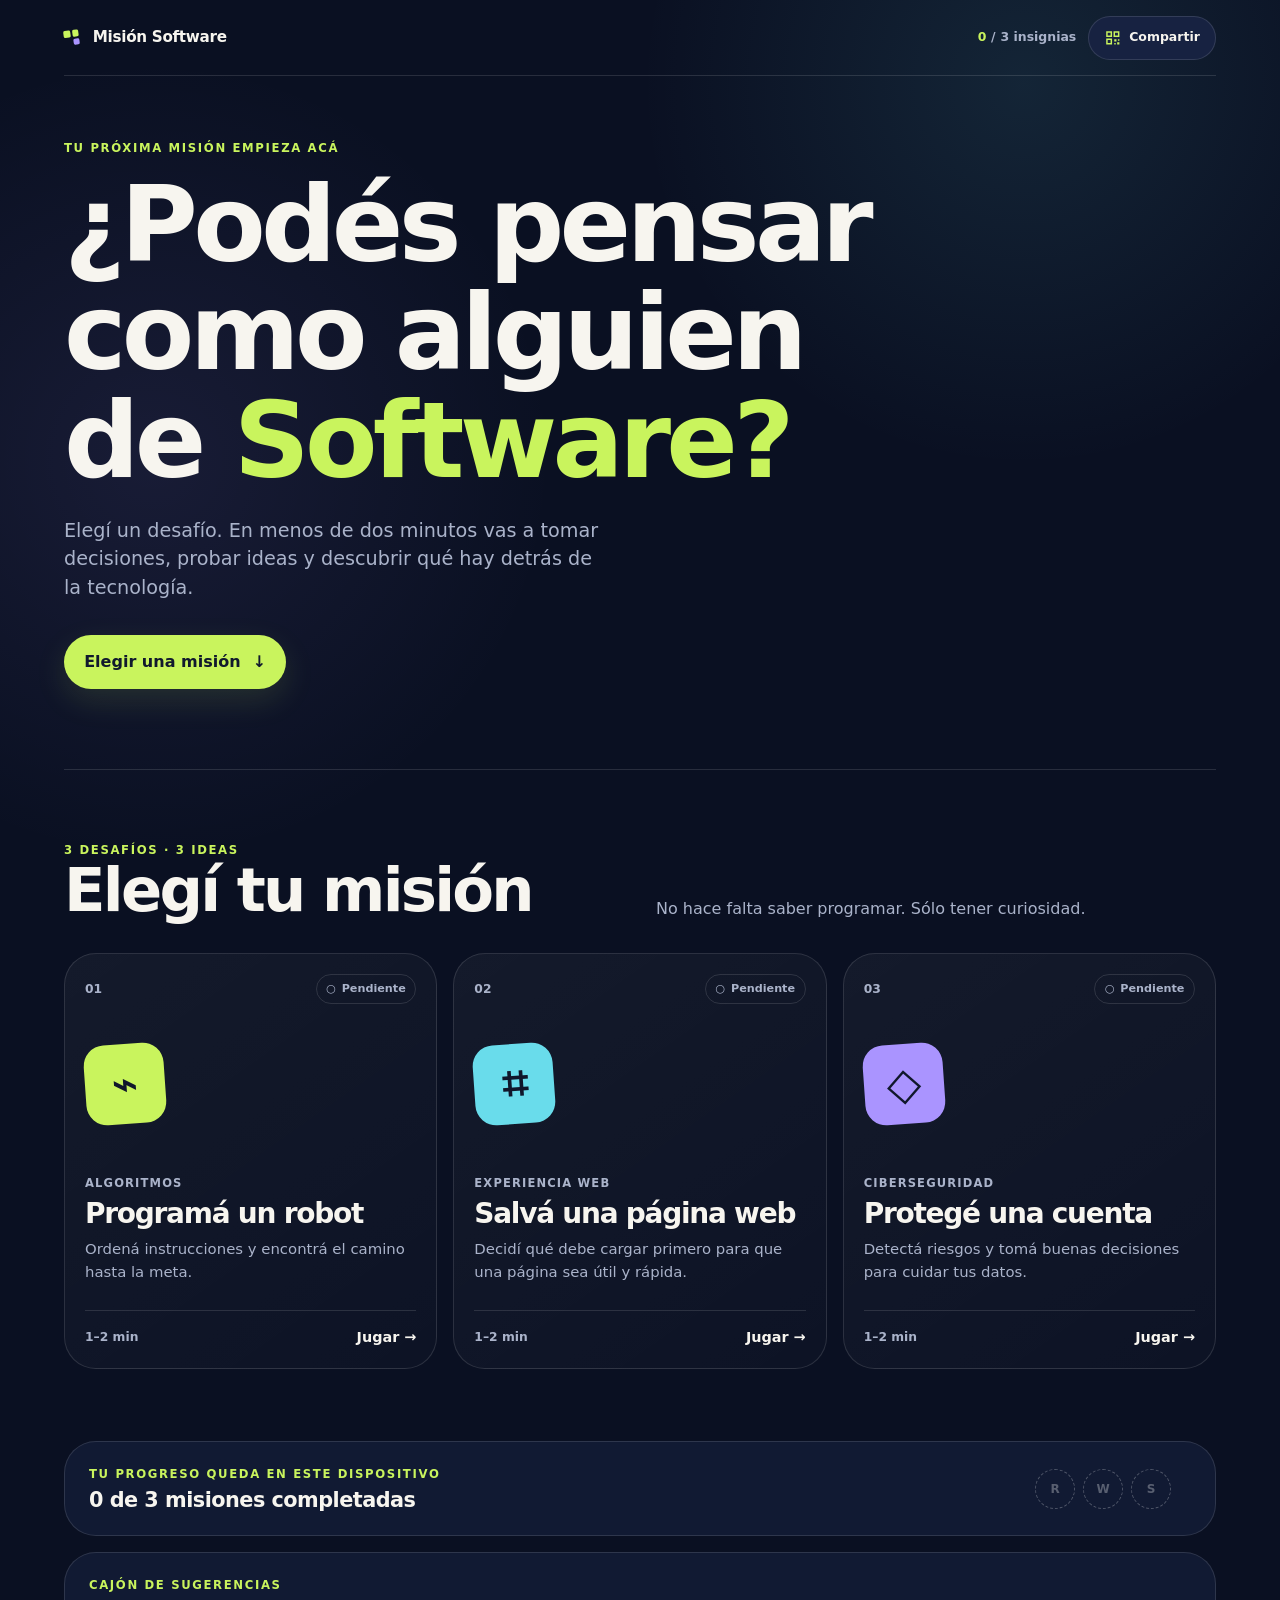
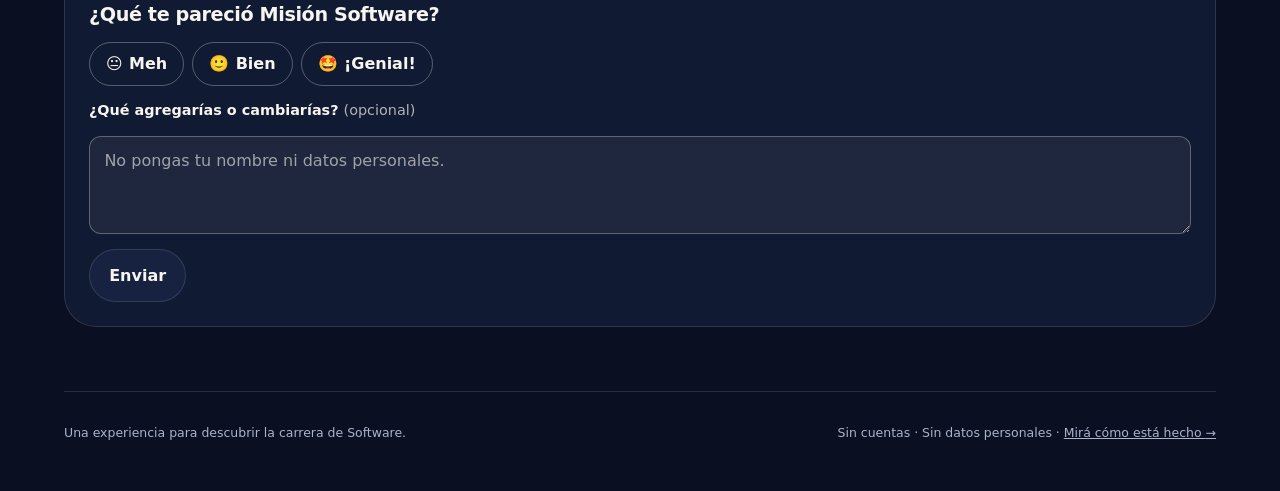
==== commit f5a36678: "feat: agregar formulario de opiniones Incorpora un formulario opcional en la portada y al completar " ====
--- a/index.html
+++ b/index.html
@@ -4,11 +4,14 @@
     <meta charset="UTF-8">
     <meta name="viewport" content="width=device-width, initial-scale=1">
     <meta name="theme-color" content="#101a35">
+    <link rel="icon" href="favicon.svg" type="image/svg+xml">
+    <link rel="apple-touch-icon" href="apple-touch-icon.png">
     <meta name="description" content="Tres misiones breves para descubrir cómo se crea, mejora y protege el software.">
     <title>Misión Software</title>
     <link rel="stylesheet" href="css/base.css">
     <link rel="stylesheet" href="css/challenges.css">
     <script src="js/shared.js" defer></script>
+    <script src="js/feedback.js" defer></script>
   </head>
   <body>
     <header class="site-header">
@@ -111,11 +114,16 @@
         </div>
         <button class="text-button" type="button" data-reset-progress hidden>Reiniciar progreso</button>
       </section>
+
+      <section class="feedback-panel" aria-label="Cajón de sugerencias">
+        <p class="eyebrow">Cajón de sugerencias</p>
+        <div data-feedback-slot="portada" data-feedback-question="¿Qué te pareció Misión Software?"></div>
+      </section>
     </main>
 
     <footer class="site-footer">
       <p>Una experiencia para descubrir la carrera de Software.</p>
-      <p>Sin cuentas · Sin datos personales</p>
+      <p>Sin cuentas · Sin datos personales · <a href="https://github.com/marianoluzza/mision-software">Mirá cómo está hecho <span aria-hidden="true">→</span></a></p>
     </footer>
   </body>
 </html>
--- a/css/challenges.css
+++ b/css/challenges.css
@@ -135,7 +135,8 @@
 }
 
 .final-mission,
-.progress-panel {
+.progress-panel,
+.feedback-panel {
   margin-bottom: 4rem;
   border-radius: var(--radius-lg);
 }
@@ -168,6 +169,7 @@
 
 .progress-panel {
   display: grid;
+  margin-bottom: 1rem;
   padding: 1.5rem;
   gap: 1.25rem;
   align-items: center;
@@ -175,8 +177,124 @@
   background: var(--surface);
 }
 
-.progress-panel .eyebrow {
+.progress-panel .eyebrow,
+.feedback-panel .eyebrow {
   margin-bottom: 0.4rem;
+}
+
+.feedback-panel {
+  padding: 1.5rem;
+  border: 1px solid var(--line);
+  background: var(--surface);
+}
+
+/* El formulario usa currentColor para verse bien sobre el panel oscuro y sobre el color de cada insignia. */
+.feedback {
+  display: grid;
+  gap: 0.9rem;
+}
+
+.challenge-success .feedback-slot {
+  margin-top: 1.75rem;
+  padding-top: 1.5rem;
+  border-top: 1px solid rgba(17, 25, 45, 0.2);
+}
+
+.feedback__reactions {
+  display: flex;
+  margin: 0;
+  padding: 0;
+  flex-wrap: wrap;
+  gap: 0.5rem;
+  border: 0;
+}
+
+.feedback__question {
+  margin-bottom: 0.75rem;
+  padding: 0;
+  font-size: 1.2rem;
+  font-weight: 800;
+  letter-spacing: -0.02em;
+}
+
+.feedback__reaction {
+  position: relative;
+}
+
+.feedback__reaction input {
+  position: absolute;
+  opacity: 0;
+  pointer-events: none;
+}
+
+.feedback__reaction > span {
+  display: inline-flex;
+  min-height: 2.75rem;
+  padding: 0.4rem 1rem;
+  gap: 0.4rem;
+  align-items: center;
+  border: 1px solid color-mix(in srgb, currentColor 30%, transparent);
+  border-radius: 999px;
+  font-weight: 800;
+  cursor: pointer;
+}
+
+.feedback__reaction input:checked + span {
+  border-color: currentColor;
+  background: color-mix(in srgb, currentColor 14%, transparent);
+  box-shadow: inset 0 0 0 1px currentColor;
+}
+
+.feedback__reaction input:focus-visible + span {
+  outline: 3px solid var(--focus);
+  outline-offset: 3px;
+}
+
+.feedback__label {
+  font-size: 0.9rem;
+  font-weight: 700;
+}
+
+.feedback__label span {
+  opacity: 0.7;
+  font-weight: 500;
+}
+
+.feedback textarea {
+  width: 100%;
+  min-height: 5.5rem;
+  padding: 0.75rem 0.9rem;
+  resize: vertical;
+  border: 1px solid color-mix(in srgb, currentColor 30%, transparent);
+  border-radius: var(--radius-sm);
+  color: inherit;
+  background: color-mix(in srgb, currentColor 6%, transparent);
+}
+
+.feedback textarea::placeholder {
+  color: inherit;
+  opacity: 0.6;
+}
+
+.feedback__footer {
+  display: flex;
+  flex-wrap: wrap;
+  gap: 0.75rem;
+  align-items: center;
+}
+
+.feedback__status,
+.feedback__thanks {
+  margin: 0;
+  font-weight: 700;
+}
+
+.feedback__status {
+  font-size: 0.85rem;
+}
+
+.feedback__status a {
+  color: inherit;
 }
 
 .progress-panel h2 {
